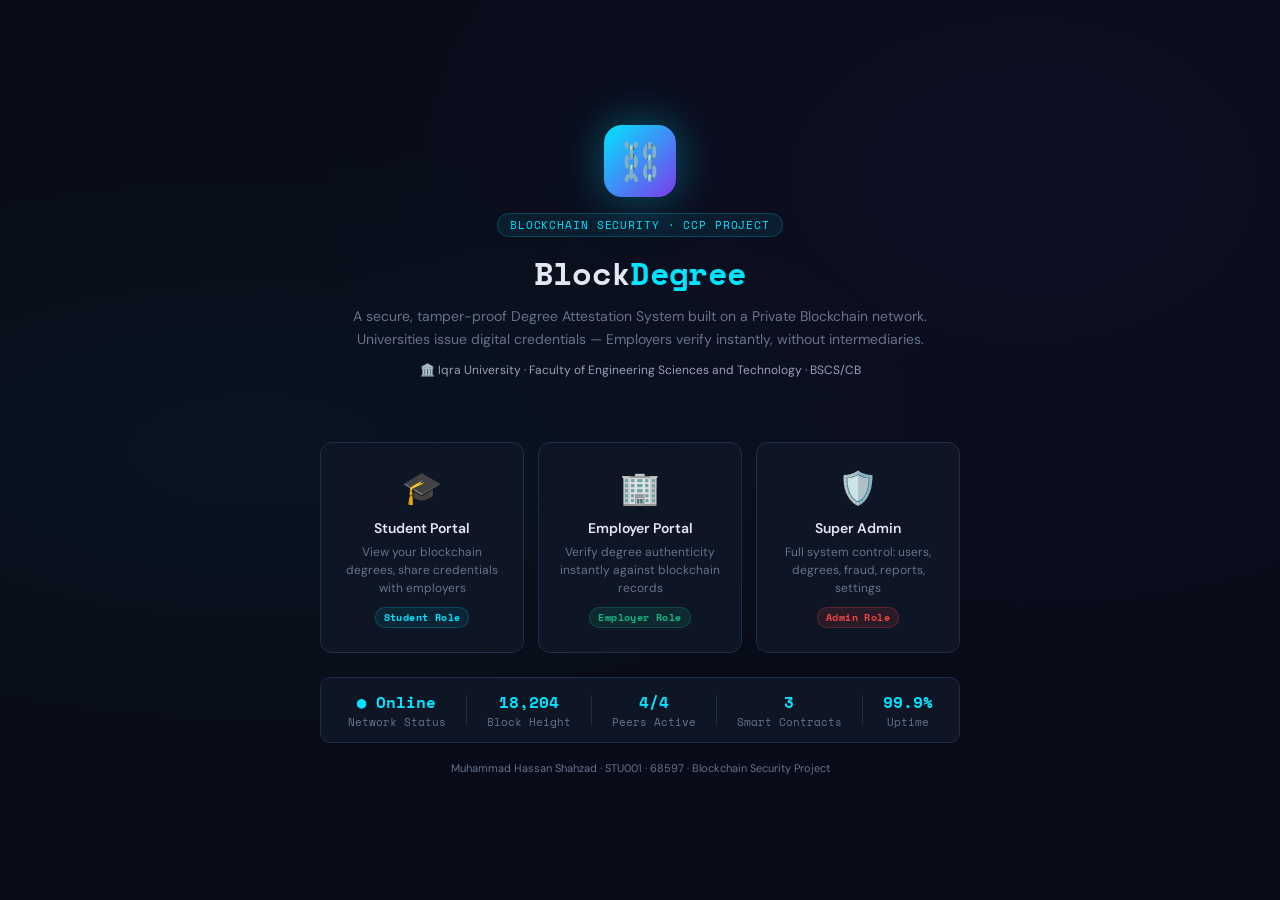
==== index.html @ 7809117b "Initial commit" ====
<!DOCTYPE html>
<html lang="en">
<head>
  <meta charset="UTF-8" />
  <meta name="viewport" content="width=device-width,initial-scale=1.0"/>
  <title>BlockDegree — Blockchain Degree Attestation System</title>
  <link rel="stylesheet" href="styles.css" />
  <style>
    body { display:flex; align-items:center; justify-content:center; min-height:100vh; background: radial-gradient(ellipse at 20% 50%, rgba(0,229,255,.04) 0%, transparent 50%), radial-gradient(ellipse at 80% 20%, rgba(124,58,237,.05) 0%, transparent 50%), var(--bg); }
    .home { text-align:center; max-width:680px; padding:40px 20px; }
    .logo-wrap { margin-bottom: 28px; }
    .logo-icon-big {
      width: 72px; height: 72px; border-radius: 18px; margin: 0 auto 16px;
      background: linear-gradient(135deg, var(--accent), var(--accent2));
      display: flex; align-items: center; justify-content: center; font-size: 36px;
      box-shadow: 0 0 40px rgba(0,229,255,.3), 0 0 80px rgba(0,229,255,.1);
    }
    .logo-tag { display: inline-block; background: rgba(0,229,255,.08); border: 1px solid rgba(0,229,255,.2); border-radius: 20px; padding: 3px 12px; font-size: 11px; font-family: var(--font-mono); color: var(--accent); letter-spacing: .08em; margin-bottom: 12px; }
    h1 { font-family: var(--font-mono); font-size: 32px; color: var(--text); margin-bottom: 8px; letter-spacing: -.02em; }
    h1 span { color: var(--accent); }
    .subtitle { color: var(--muted); font-size: 14px; margin-bottom: 10px; line-height: 1.6; }
    .uni-tag { display: inline-block; color: var(--text2); font-size: 12px; margin-bottom: 36px; }
    .cards { display: grid; grid-template-columns: 1fr 1fr 1fr; gap: 14px; margin-bottom: 24px; }
    @media(max-width:600px) { .cards { grid-template-columns: 1fr; } }
    .entry-card {
      background: var(--surface); border: 1px solid var(--border); border-radius: 12px;
      padding: 24px 16px; cursor: pointer; text-decoration: none; color: var(--text);
      transition: border-color .2s, transform .2s, box-shadow .2s;
      display: block;
    }
    .entry-card:hover { border-color: var(--accent); transform: translateY(-3px); box-shadow: 0 8px 30px rgba(0,229,255,.1); }
    .entry-card .icon { font-size: 32px; margin-bottom: 10px; }
    .entry-card h3 { font-size: 14px; font-weight: 600; margin-bottom: 6px; }
    .entry-card p { font-size: 12px; color: var(--muted); line-height: 1.5; }
    .entry-card .role-badge { display: inline-block; margin-top: 10px; font-size: 10px; font-family: var(--font-mono); padding: 2px 8px; border-radius: 10px; }
    .chain-bar {
      display: flex; align-items: center; justify-content: center; gap: 20px;
      background: var(--surface); border: 1px solid var(--border); border-radius: 10px;
      padding: 12px 20px; font-family: var(--font-mono); font-size: 11px; color: var(--muted);
    }
    .chain-stat { text-align: center; }
    .chain-stat .cv { font-size: 16px; font-weight: 700; color: var(--accent); font-family: var(--font-mono); }
    .chain-divider { width: 1px; height: 30px; background: var(--border); }
    .iqra-badge { margin-top: 18px; font-size: 11px; color: var(--muted); }
  </style>
</head>
<body>
  <div class="home">
    <div class="logo-wrap">
      <div class="logo-icon-big">⛓️</div>
      <div class="logo-tag">BLOCKCHAIN SECURITY · CCP PROJECT</div>
      <h1>Block<span>Degree</span></h1>
      <p class="subtitle">A secure, tamper-proof Degree Attestation System built on a Private Blockchain network.<br>Universities issue digital credentials — Employers verify instantly, without intermediaries.</p>
      <p class="uni-tag">🏛️ Iqra University · Faculty of Engineering Sciences and Technology · BSCS/CB</p>
    </div>

    <div class="cards">
      <a class="entry-card" href="user-dashboard.html">
        <div class="icon">🎓</div>
        <h3>Student Portal</h3>
        <p>View your blockchain degrees, share credentials with employers</p>
        <div class="role-badge badge badge-blue">Student Role</div>
      </a>
      <a class="entry-card" href="employer-dashboard.html">
        <div class="icon">🏢</div>
        <h3>Employer Portal</h3>
        <p>Verify degree authenticity instantly against blockchain records</p>
        <div class="role-badge badge badge-green">Employer Role</div>
      </a>
      <a class="entry-card" href="admin-dashboard.html">
        <div class="icon">🛡️</div>
        <h3>Super Admin</h3>
        <p>Full system control: users, degrees, fraud, reports, settings</p>
        <div class="role-badge badge badge-red">Admin Role</div>
      </a>
    </div>

    <div class="chain-bar">
      <div class="chain-stat"><div class="cv">● Online</div><div>Network Status</div></div>
      <div class="chain-divider"></div>
      <div class="chain-stat"><div class="cv">18,204</div><div>Block Height</div></div>
      <div class="chain-divider"></div>
      <div class="chain-stat"><div class="cv">4/4</div><div>Peers Active</div></div>
      <div class="chain-divider"></div>
      <div class="chain-stat"><div class="cv">3</div><div>Smart Contracts</div></div>
      <div class="chain-divider"></div>
      <div class="chain-stat"><div class="cv">99.9%</div><div>Uptime</div></div>
    </div>
    <div class="iqra-badge">Muhammad Hassan Shahzad · STU001 · 68597 · Blockchain Security Project</div>
  </div>
</body>
</html>
---- styles.css ----
/* ============================================================
   styles.css — BlockDegree Shared Stylesheet
   Iqra University · Blockchain Security CCP
   ============================================================ */

@import url('https://fonts.googleapis.com/css2?family=Space+Mono:wght@400;700&family=DM+Sans:ital,wght@0,300;0,400;0,500;0,600;0,700;1,400&display=swap');

:root {
  --bg:        #080c18;
  --surface:   #0e1525;
  --surface2:  #162035;
  --surface3:  #1c2840;
  --border:    #1e2d48;
  --border2:   #253452;
  --accent:    #00e5ff;
  --accent2:   #7c3aed;
  --accent3:   #06b6d4;
  --green:     #10b981;
  --yellow:    #f59e0b;
  --red:       #ef4444;
  --orange:    #f97316;
  --text:      #e2e8f0;
  --text2:     #94a3b8;
  --muted:     #64748b;
  --font-mono: 'Space Mono', monospace;
  --font-body: 'DM Sans', sans-serif;
  --radius:    10px;
  --shadow:    0 4px 24px rgba(0,0,0,.4);
}

*, *::before, *::after { box-sizing: border-box; margin: 0; padding: 0; }

body {
  background: var(--bg);
  color: var(--text);
  font-family: var(--font-body);
  font-size: 14px;
  min-height: 100vh;
}

/* ── Scrollbar ── */
::-webkit-scrollbar { width: 5px; height: 5px; }
::-webkit-scrollbar-track { background: var(--surface); }
::-webkit-scrollbar-thumb { background: var(--border2); border-radius: 4px; }

/* ── Layout ── */
.layout { display: flex; min-height: 100vh; }

.sidebar {
  width: 248px;
  background: var(--surface);
  border-right: 1px solid var(--border);
  display: flex;
  flex-direction: column;
  position: fixed;
  top: 0; left: 0; bottom: 0;
  z-index: 100;
  transition: transform .3s;
}

.main { margin-left: 248px; flex: 1; display: flex; flex-direction: column; min-height: 100vh; }

/* ── Sidebar ── */
.sidebar-logo {
  padding: 22px 20px 18px;
  border-bottom: 1px solid var(--border);
  background: linear-gradient(135deg, rgba(0,229,255,.05), rgba(124,58,237,.05));
}
.sidebar-logo .logo-icon {
  width: 40px; height: 40px;
  background: linear-gradient(135deg, var(--accent), var(--accent2));
  border-radius: 10px;
  display: inline-flex; align-items: center; justify-content: center;
  font-size: 20px; margin-bottom: 10px;
  box-shadow: 0 0 20px rgba(0,229,255,.25);
}
.sidebar-logo h2 { font-family: var(--font-mono); font-size: 14px; color: var(--accent); letter-spacing: .06em; }
.sidebar-logo p  { font-size: 11px; color: var(--muted); margin-top: 3px; }

.sidebar-nav { flex: 1; padding: 14px 0; overflow-y: auto; }
.nav-section-label {
  font-size: 10px; letter-spacing: .14em; text-transform: uppercase;
  color: var(--muted); padding: 10px 20px 4px;
}
.nav-item {
  display: flex; align-items: center; gap: 10px;
  padding: 9px 20px;
  cursor: pointer;
  border-left: 3px solid transparent;
  transition: all .15s;
  font-size: 13px; color: var(--muted);
  text-decoration: none;
}
.nav-item:hover  { background: var(--surface2); color: var(--text); }
.nav-item.active { border-left-color: var(--accent); background: rgba(0,229,255,.06); color: var(--accent); }
.nav-item .icon  { width: 18px; text-align: center; font-size: 15px; flex-shrink: 0; }
.nav-badge {
  margin-left: auto; background: var(--red);
  color: #fff; font-size: 10px; border-radius: 10px;
  padding: 1px 7px; font-family: var(--font-mono);
  animation: badgePulse 2s infinite;
}
@keyframes badgePulse { 0%,100%{opacity:1} 50%{opacity:.6} }

.sidebar-footer {
  padding: 14px 18px;
  border-top: 1px solid var(--border);
  font-size: 12px; color: var(--muted);
  display: flex; align-items: center; gap: 10px;
}
.sidebar-footer .avatar {
  width: 34px; height: 34px; border-radius: 50%; flex-shrink: 0;
  background: linear-gradient(135deg, var(--accent2), var(--accent));
  display: inline-flex; align-items: center; justify-content: center;
  font-weight: 700; font-size: 12px; color: #fff;
  box-shadow: 0 0 12px rgba(124,58,237,.4);
}
.sidebar-footer .footer-name { font-size: 12px; font-weight: 500; color: var(--text2); }
.sidebar-footer .footer-role { font-size: 10px; color: var(--accent); font-family: var(--font-mono); }

/* ── Topbar ── */
.topbar {
  height: 60px;
  background: var(--surface);
  border-bottom: 1px solid var(--border);
  display: flex; align-items: center; justify-content: space-between;
  padding: 0 28px;
  position: sticky; top: 0; z-index: 90;
  backdrop-filter: blur(10px);
}
.topbar h1 { font-size: 15px; font-weight: 600; letter-spacing: -.01em; }
.topbar-right { display: flex; align-items: center; gap: 14px; flex-wrap: wrap; }
.topbar-badge {
  background: rgba(239,68,68,.15); color: var(--red);
  font-size: 10px; border-radius: 20px; padding: 3px 10px;
  font-family: var(--font-mono); border: 1px solid rgba(239,68,68,.3);
}
.chain-status {
  display: flex; align-items: center; gap: 6px;
  font-size: 11px; color: var(--green); font-family: var(--font-mono);
}
.dot { width: 7px; height: 7px; border-radius: 50%; background: var(--green); animation: pulse 2s infinite; flex-shrink: 0; }
@keyframes pulse { 0%,100%{opacity:1;box-shadow:0 0 0 0 rgba(16,185,129,.4)} 50%{opacity:.6;box-shadow:0 0 0 4px rgba(16,185,129,.0)} }

/* ── Content ── */
.content { padding: 26px 28px; flex: 1; }
.page { display: none; }
.page.active { display: block; animation: fadeIn .2s ease; }
@keyframes fadeIn { from{opacity:0;transform:translateY(4px)} to{opacity:1;transform:translateY(0)} }

/* ── Stats Cards ── */
.stats-grid { display: grid; grid-template-columns: repeat(auto-fit, minmax(190px,1fr)); gap: 14px; margin-bottom: 24px; }
.stat-card {
  background: var(--surface);
  border: 1px solid var(--border);
  border-radius: var(--radius);
  padding: 18px 20px;
  position: relative; overflow: hidden;
  transition: border-color .2s, transform .2s;
}
.stat-card:hover { border-color: var(--border2); transform: translateY(-1px); }
.stat-card::before {
  content:''; position:absolute; top:0; left:0; right:0; height:2px;
  background: linear-gradient(to right, var(--accent), var(--accent2));
  opacity: 0; transition: opacity .2s;
}
.stat-card:hover::before { opacity: 1; }
.stat-card .label { font-size: 11px; color: var(--muted); text-transform: uppercase; letter-spacing: .09em; margin-bottom: 8px; }
.stat-card .value { font-size: 30px; font-family: var(--font-mono); font-weight: 700; line-height: 1; }
.stat-card .sub   { font-size: 11px; color: var(--muted); margin-top: 6px; }
.stat-card .icon-bg {
  position: absolute; right: 14px; top: 14px;
  font-size: 30px; opacity: .1;
}
.stat-card.green  .value { color: var(--green); }
.stat-card.blue   .value { color: var(--accent); }
.stat-card.purple .value { color: #a78bfa; }
.stat-card.red    .value { color: var(--red); }
.stat-card.yellow .value { color: var(--yellow); }
.stat-card.orange .value { color: var(--orange); }

/* ── Section / Card ── */
.section { background: var(--surface); border: 1px solid var(--border); border-radius: var(--radius); margin-bottom: 20px; overflow: hidden; }
.section-header {
  padding: 14px 20px;
  border-bottom: 1px solid var(--border);
  display: flex; align-items: center; justify-content: space-between;
  background: rgba(255,255,255,.01);
}
.section-header h3 { font-size: 13px; font-weight: 600; letter-spacing: -.01em; }
.section-body { padding: 18px 20px; }

/* ── Table ── */
.table-wrap { overflow-x: auto; }
table { width: 100%; border-collapse: collapse; font-size: 12.5px; }
th { text-align: left; padding: 9px 12px; color: var(--muted); font-weight: 500; font-size: 11px; text-transform: uppercase; letter-spacing: .07em; border-bottom: 1px solid var(--border); white-space: nowrap; }
td { padding: 10px 12px; border-bottom: 1px solid var(--border); color: var(--text); vertical-align: middle; }
tr:last-child td { border-bottom: none; }
tr:hover td { background: var(--surface2); }
.mono { font-family: var(--font-mono); font-size: 11px; color: var(--muted); }

/* ── Badges ── */
.badge {
  display: inline-block; padding: 2px 9px; border-radius: 20px;
  font-size: 10.5px; font-weight: 600; letter-spacing: .04em; white-space: nowrap;
}
.badge-green  { background: rgba(16,185,129,.12); color: var(--green);  border: 1px solid rgba(16,185,129,.25); }
.badge-red    { background: rgba(239,68,68,.12);  color: var(--red);    border: 1px solid rgba(239,68,68,.25); }
.badge-yellow { background: rgba(245,158,11,.12); color: var(--yellow); border: 1px solid rgba(245,158,11,.25); }
.badge-blue   { background: rgba(0,229,255,.08);  color: var(--accent); border: 1px solid rgba(0,229,255,.2); }
.badge-purple { background: rgba(124,58,237,.15); color: #a78bfa;       border: 1px solid rgba(124,58,237,.3); }
.badge-orange { background: rgba(249,115,22,.12); color: var(--orange); border: 1px solid rgba(249,115,22,.25); }

/* ── Buttons ── */
.btn {
  display: inline-flex; align-items: center; gap: 6px;
  padding: 7px 16px; border-radius: 7px; border: none;
  font-family: var(--font-body); font-size: 13px; font-weight: 500;
  cursor: pointer; transition: all .15s; white-space: nowrap;
}
.btn-primary { background: linear-gradient(135deg, var(--accent3), var(--accent)); color: #000; font-weight: 600; }
.btn-primary:hover { opacity: .85; box-shadow: 0 0 16px rgba(0,229,255,.3); }
.btn-outline { background: transparent; border: 1px solid var(--border2); color: var(--text2); }
.btn-outline:hover { border-color: var(--accent); color: var(--accent); }
.btn-danger { background: rgba(239,68,68,.1); color: var(--red); border: 1px solid rgba(239,68,68,.3); }
.btn-danger:hover { background: var(--red); color: #fff; }
.btn-purple { background: rgba(124,58,237,.15); color: #a78bfa; border: 1px solid rgba(124,58,237,.3); }
.btn-purple:hover { background: var(--accent2); color: #fff; }
.btn-sm { padding: 4px 12px; font-size: 12px; }

/* ── Form ── */
.form-group { margin-bottom: 14px; }
.form-group label { display: block; font-size: 11.5px; color: var(--muted); margin-bottom: 5px; letter-spacing: .03em; }
.form-group input, .form-group select, .form-group textarea {
  width: 100%; background: var(--bg);
  border: 1px solid var(--border); border-radius: 7px;
  padding: 9px 12px; color: var(--text);
  font-family: var(--font-body); font-size: 13px;
  transition: border-color .15s, box-shadow .15s;
}
.form-group input:focus, .form-group select:focus, .form-group textarea:focus {
  outline: none; border-color: var(--accent); box-shadow: 0 0 0 3px rgba(0,229,255,.08);
}
.form-group select option { background: var(--surface); }
.form-row { display: grid; grid-template-columns: 1fr 1fr; gap: 14px; }
.form-row-3 { display: grid; grid-template-columns: 1fr 1fr 1fr; gap: 14px; }

/* ── Modal ── */
.modal-overlay {
  display: none; position: fixed; inset: 0;
  background: rgba(0,0,0,.75); z-index: 200;
  align-items: center; justify-content: center;
  backdrop-filter: blur(4px);
}
.modal-overlay.open { display: flex; }
.modal {
  background: var(--surface); border: 1px solid var(--border2);
  border-radius: 14px; padding: 28px; width: 500px; max-width: 95vw;
  max-height: 90vh; overflow-y: auto;
  box-shadow: 0 24px 60px rgba(0,0,0,.6);
  animation: modalIn .2s ease;
}
@keyframes modalIn { from{opacity:0;transform:scale(.96)translateY(8px)} to{opacity:1;transform:scale(1)translateY(0)} }
.modal h2 { font-size: 15px; margin-bottom: 20px; font-weight: 600; }
.modal-footer { display: flex; justify-content: flex-end; gap: 10px; margin-top: 20px; border-top: 1px solid var(--border); padding-top: 16px; }

/* ── Hash display ── */
.hash {
  font-family: var(--font-mono); font-size: 11px;
  background: var(--bg); border: 1px solid var(--border);
  border-radius: 6px; padding: 6px 10px; color: var(--accent);
  word-break: break-all; letter-spacing: .02em;
}

/* ── Verify result ── */
.verify-result {
  padding: 14px 16px; border-radius: 8px; margin-top: 14px;
  display: none; font-family: var(--font-mono); font-size: 12px;
  white-space: pre-line; line-height: 1.7;
}
.verify-result.show { display: block; animation: fadeIn .2s ease; }
.verify-result.ok   { background: rgba(16,185,129,.08); border: 1px solid rgba(16,185,129,.3); color: var(--green); }
.verify-result.fail { background: rgba(239,68,68,.08);  border: 1px solid rgba(239,68,68,.3);  color: var(--red); }
.verify-result.warn { background: rgba(245,158,11,.08); border: 1px solid rgba(245,158,11,.3); color: var(--yellow); }

/* ── Logs / Timeline ── */
.log-item {
  display: flex; gap: 14px; padding: 10px 0;
  border-bottom: 1px solid var(--border);
  align-items: flex-start;
}
.log-item:last-child { border-bottom: none; }
.log-dot { width: 8px; height: 8px; border-radius: 50%; margin-top: 5px; flex-shrink: 0; }
.log-dot.success { background: var(--green); box-shadow: 0 0 6px var(--green); }
.log-dot.warning { background: var(--yellow); box-shadow: 0 0 6px var(--yellow); }
.log-dot.danger  { background: var(--red);   box-shadow: 0 0 6px var(--red); }
.log-info .action { font-size: 13px; font-weight: 500; }
.log-info .meta   { font-size: 11px; color: var(--muted); margin-top: 2px; font-family: var(--font-mono); }

/* ── Bar charts ── */
.bar-h { display: flex; align-items: center; gap: 10px; margin-bottom: 10px; }
.bar-h .label { width: 110px; font-size: 12px; color: var(--muted); text-align: right; flex-shrink: 0; }
.bar-track { flex: 1; background: var(--bg); border-radius: 4px; height: 14px; overflow: hidden; border: 1px solid var(--border); }
.bar-fill { height: 100%; border-radius: 4px; background: linear-gradient(to right, var(--accent2), var(--accent)); transition: width .6s ease; }
.bar-h .val { width: 28px; font-size: 11px; font-family: var(--font-mono); color: var(--accent); text-align: right; }

/* ── Alert ── */
.alert {
  padding: 11px 16px; border-radius: 8px; margin-bottom: 16px;
  font-size: 13px; display: flex; align-items: flex-start; gap: 10px;
}
.alert-info    { background: rgba(0,229,255,.06);  border: 1px solid rgba(0,229,255,.2);  color: var(--accent); }
.alert-danger  { background: rgba(239,68,68,.08);  border: 1px solid rgba(239,68,68,.3);  color: var(--red); }
.alert-success { background: rgba(16,185,129,.08); border: 1px solid rgba(16,185,129,.3); color: var(--green); }
.alert-warning { background: rgba(245,158,11,.08); border: 1px solid rgba(245,158,11,.3); color: var(--yellow); }

/* ── Degree card ── */
.degree-card {
  background: var(--surface2); border: 1px solid var(--border);
  border-radius: var(--radius); padding: 18px 20px; margin-bottom: 12px;
  position: relative; transition: border-color .2s, box-shadow .2s;
}
.degree-card:hover { border-color: var(--accent); box-shadow: 0 0 20px rgba(0,229,255,.08); }
.degree-card h4 { font-size: 14px; font-weight: 600; margin-bottom: 5px; }
.degree-card .meta { font-size: 12px; color: var(--muted); margin-bottom: 10px; line-height: 1.6; }
.degree-card .hash-row { margin-top: 10px; }
.degree-card .card-actions { position: absolute; top: 14px; right: 14px; display: flex; gap: 6px; }

/* ── Toggle ── */
.toggle { width: 42px; height: 23px; background: var(--border); border-radius: 12px; cursor: pointer; position: relative; transition: background .2s; flex-shrink: 0; }
.toggle.on { background: var(--accent); }
.toggle::after { content:''; position:absolute; width:19px; height:19px; background:#fff; border-radius:50%; top:2px; left:2px; transition:transform .2s; }
.toggle.on::after { transform:translateX(19px); }

/* ── Two-col grid ── */
.two-col { display: grid; grid-template-columns: 1fr 1fr; gap: 18px; }
@media(max-width:900px) { .two-col { grid-template-columns: 1fr; } }

/* ── Mini stat ── */
.metric-row { display: grid; grid-template-columns: repeat(auto-fit,minmax(120px,1fr)); gap: 10px; margin-bottom: 20px; }
.mini-stat { background: var(--surface2); border: 1px solid var(--border); border-radius: 8px; padding: 12px 14px; }
.mini-stat .ml { font-size: 10px; color: var(--muted); text-transform: uppercase; letter-spacing: .08em; }
.mini-stat .mv { font-size: 20px; font-family: var(--font-mono); font-weight: 700; margin-top: 4px; }

/* ── Terminal / code block ── */
.terminal {
  font-family: var(--font-mono); font-size: 12px;
  background: var(--bg); padding: 16px; border-radius: 8px;
  border: 1px solid var(--border); color: var(--green);
  line-height: 1.8; overflow-x: auto;
}

/* ── Control row ── */
.control-row { display: flex; align-items: center; justify-content: space-between; padding: 12px 0; border-bottom: 1px solid var(--border); gap: 12px; }
.control-row:last-child { border-bottom: none; }
.control-row .ctrl-info strong { font-size: 13px; font-weight: 500; display: block; }
.control-row .ctrl-info span  { font-size: 11px; color: var(--muted); }

/* ── User row ── */
.user-row { display: flex; align-items: center; gap: 12px; padding: 10px 0; border-bottom: 1px solid var(--border); }
.user-row:last-child { border-bottom: none; }
.user-avatar { width: 36px; height: 36px; border-radius: 50%; display: flex; align-items: center; justify-content: center; font-weight: 700; font-size: 13px; flex-shrink: 0; }
.ua-blue   { background: linear-gradient(135deg, var(--accent2), var(--accent)); color: #fff; }
.ua-green  { background: linear-gradient(135deg, #059669, #10b981); color: #fff; }
.ua-yellow { background: linear-gradient(135deg, #d97706, var(--yellow)); color: #fff; }
.ua-red    { background: linear-gradient(135deg, #dc2626, var(--red)); color: #fff; }

/* ── Fraud card ── */
.fraud-card { background: rgba(239,68,68,.05); border: 1px solid rgba(239,68,68,.25); border-radius: var(--radius); padding: 18px; margin-bottom: 14px; }
.fraud-card h4 { color: var(--red); margin-bottom: 8px; font-size: 14px; display: flex; align-items: center; gap: 8px; }

/* ── Step / progress ── */
.progress-step { display: flex; align-items: flex-start; gap: 14px; padding: 12px 0; border-bottom: 1px solid var(--border); }
.progress-step:last-child { border-bottom: none; }
.step-num { width: 28px; height: 28px; border-radius: 50%; background: var(--accent); color: #000; font-weight: 700; font-size: 12px; display: flex; align-items: center; justify-content: center; flex-shrink: 0; }
.step-num.done { background: var(--green); }
.step-num.pending { background: var(--border2); color: var(--muted); }

/* ── Responsive ── */
@media (max-width: 768px) {
  .sidebar { transform: translateX(-100%); }
  .sidebar.open { transform: translateX(0); }
  .main { margin-left: 0; }
  .form-row, .form-row-3 { grid-template-columns: 1fr; }
  .stats-grid { grid-template-columns: 1fr 1fr; }
  .content { padding: 18px; }
}
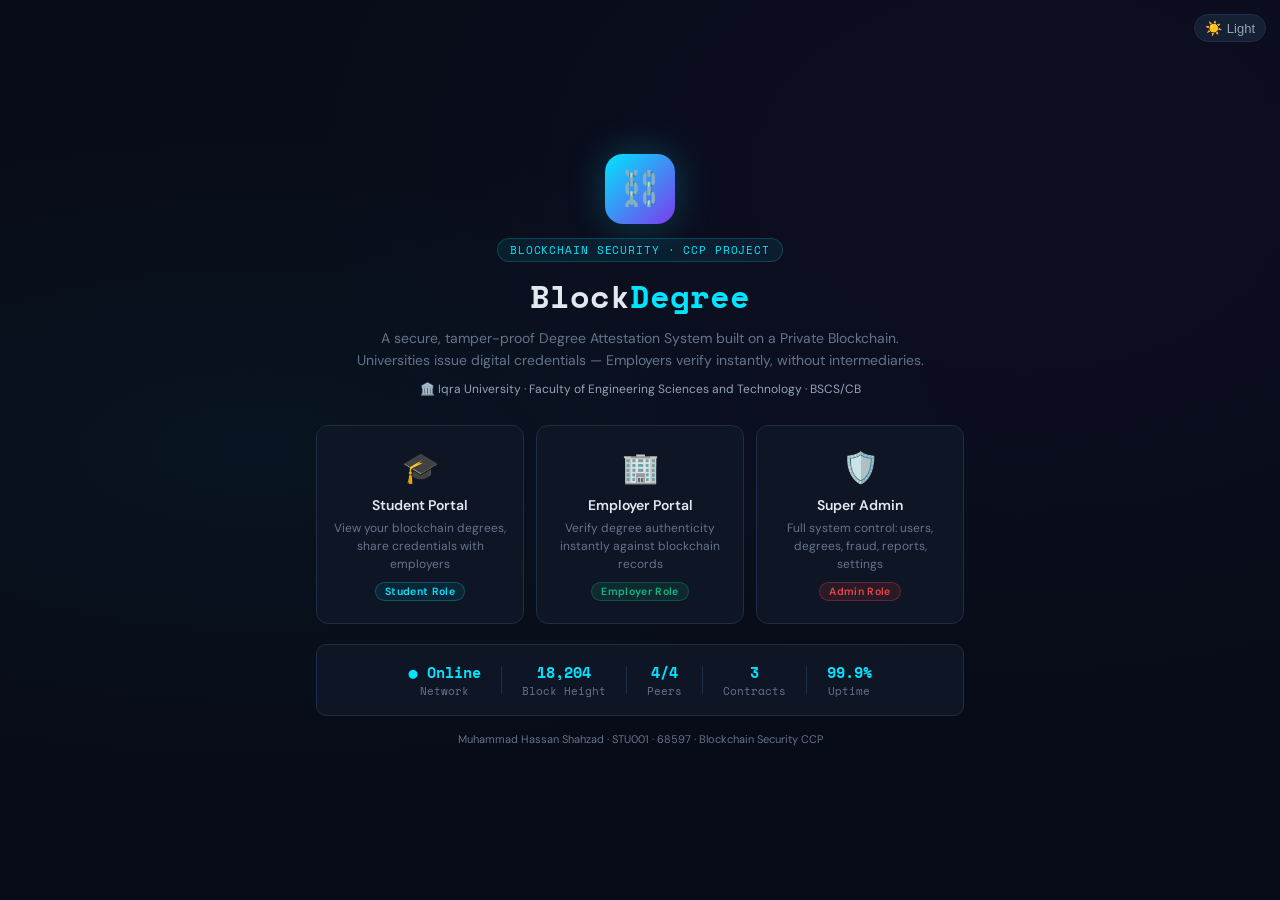
==== commit 330ee2a8: "NewCommit" ====
--- a/index.html
+++ b/index.html
@@ -2,57 +2,72 @@
 <html lang="en">
 <head>
   <meta charset="UTF-8" />
-  <meta name="viewport" content="width=device-width,initial-scale=1.0"/>
+  <meta name="viewport" content="width=device-width, initial-scale=1.0" />
   <title>BlockDegree — Blockchain Degree Attestation System</title>
   <link rel="stylesheet" href="styles.css" />
+  <script>
+    // instant theme (no flash)
+    const _t = localStorage.getItem('bd-theme') || 'dark';
+    if (_t === 'light') document.documentElement.style.cssText = '';
+    document.addEventListener('DOMContentLoaded', function(){
+      if (_t === 'light') document.body.classList.add('light');
+    });
+  </script>
   <style>
-    body { display:flex; align-items:center; justify-content:center; min-height:100vh; background: radial-gradient(ellipse at 20% 50%, rgba(0,229,255,.04) 0%, transparent 50%), radial-gradient(ellipse at 80% 20%, rgba(124,58,237,.05) 0%, transparent 50%), var(--bg); }
-    .home { text-align:center; max-width:680px; padding:40px 20px; }
-    .logo-wrap { margin-bottom: 28px; }
+    body { display:flex; align-items:center; justify-content:center; min-height:100vh;
+      background: radial-gradient(ellipse at 20% 50%, rgba(0,229,255,.04) 0%, transparent 50%),
+                  radial-gradient(ellipse at 80% 20%, rgba(124,58,237,.05) 0%, transparent 50%), var(--bg); }
+    body.light { background: var(--bg); }
+    .home { text-align:center; max-width:680px; padding:32px 16px; width:100%; }
     .logo-icon-big {
-      width: 72px; height: 72px; border-radius: 18px; margin: 0 auto 16px;
+      width: 70px; height: 70px; border-radius: 18px; margin: 0 auto 14px;
       background: linear-gradient(135deg, var(--accent), var(--accent2));
-      display: flex; align-items: center; justify-content: center; font-size: 36px;
-      box-shadow: 0 0 40px rgba(0,229,255,.3), 0 0 80px rgba(0,229,255,.1);
+      display: flex; align-items: center; justify-content: center; font-size: 34px;
+      box-shadow: 0 0 36px rgba(0,229,255,.25);
     }
-    .logo-tag { display: inline-block; background: rgba(0,229,255,.08); border: 1px solid rgba(0,229,255,.2); border-radius: 20px; padding: 3px 12px; font-size: 11px; font-family: var(--font-mono); color: var(--accent); letter-spacing: .08em; margin-bottom: 12px; }
-    h1 { font-family: var(--font-mono); font-size: 32px; color: var(--text); margin-bottom: 8px; letter-spacing: -.02em; }
-    h1 span { color: var(--accent); }
-    .subtitle { color: var(--muted); font-size: 14px; margin-bottom: 10px; line-height: 1.6; }
-    .uni-tag { display: inline-block; color: var(--text2); font-size: 12px; margin-bottom: 36px; }
-    .cards { display: grid; grid-template-columns: 1fr 1fr 1fr; gap: 14px; margin-bottom: 24px; }
-    @media(max-width:600px) { .cards { grid-template-columns: 1fr; } }
+    .logo-tag { display:inline-block; background:rgba(0,229,255,.08); border:1px solid rgba(0,229,255,.2); border-radius:20px; padding:3px 12px; font-size:11px; font-family:var(--font-mono); color:var(--accent); letter-spacing:.08em; margin-bottom:10px; }
+    body.light .logo-tag { background:rgba(2,132,199,.08); border-color:rgba(2,132,199,.25); }
+    h1 { font-family:var(--font-mono); font-size:clamp(22px,5vw,32px); color:var(--text); margin-bottom:7px; }
+    h1 span { color:var(--accent); }
+    .subtitle { color:var(--muted); font-size:14px; margin-bottom:8px; line-height:1.6; }
+    .uni-tag { display:inline-block; color:var(--text2); font-size:12px; margin-bottom:28px; }
+    .cards { display:grid; grid-template-columns:repeat(3,1fr); gap:12px; margin-bottom:20px; }
+    @media(max-width:600px){ .cards { grid-template-columns:1fr; } }
     .entry-card {
-      background: var(--surface); border: 1px solid var(--border); border-radius: 12px;
-      padding: 24px 16px; cursor: pointer; text-decoration: none; color: var(--text);
-      transition: border-color .2s, transform .2s, box-shadow .2s;
-      display: block;
+      background:var(--surface); border:1px solid var(--border); border-radius:12px;
+      padding:22px 14px; cursor:pointer; text-decoration:none; color:var(--text);
+      transition:border-color .2s,transform .2s,box-shadow .2s; display:block;
     }
-    .entry-card:hover { border-color: var(--accent); transform: translateY(-3px); box-shadow: 0 8px 30px rgba(0,229,255,.1); }
-    .entry-card .icon { font-size: 32px; margin-bottom: 10px; }
-    .entry-card h3 { font-size: 14px; font-weight: 600; margin-bottom: 6px; }
-    .entry-card p { font-size: 12px; color: var(--muted); line-height: 1.5; }
-    .entry-card .role-badge { display: inline-block; margin-top: 10px; font-size: 10px; font-family: var(--font-mono); padding: 2px 8px; border-radius: 10px; }
+    .entry-card:hover { border-color:var(--accent); transform:translateY(-3px); box-shadow:0 8px 28px rgba(0,229,255,.1); }
+    .entry-card .icon { font-size:30px; margin-bottom:9px; }
+    .entry-card h3 { font-size:14px; font-weight:600; margin-bottom:5px; }
+    .entry-card p { font-size:12px; color:var(--muted); line-height:1.5; }
+    .entry-card .role-badge { display:inline-block; margin-top:9px; }
     .chain-bar {
-      display: flex; align-items: center; justify-content: center; gap: 20px;
-      background: var(--surface); border: 1px solid var(--border); border-radius: 10px;
-      padding: 12px 20px; font-family: var(--font-mono); font-size: 11px; color: var(--muted);
+      display:flex; align-items:center; justify-content:center; gap:0;
+      background:var(--surface); border:1px solid var(--border); border-radius:10px;
+      padding:12px 16px; font-family:var(--font-mono); font-size:11px; color:var(--muted);
+      overflow-x:auto; flex-wrap:wrap; gap:8px;
     }
-    .chain-stat { text-align: center; }
-    .chain-stat .cv { font-size: 16px; font-weight: 700; color: var(--accent); font-family: var(--font-mono); }
-    .chain-divider { width: 1px; height: 30px; background: var(--border); }
-    .iqra-badge { margin-top: 18px; font-size: 11px; color: var(--muted); }
+    .chain-stat { text-align:center; padding:4px 12px; }
+    .chain-stat .cv { font-size:15px; font-weight:700; color:var(--accent); font-family:var(--font-mono); }
+    .chain-divider { width:1px; height:28px; background:var(--border); flex-shrink:0; }
+    @media(max-width:480px){ .chain-divider { display:none; } .chain-stat { min-width:80px; } }
+    .iqra-badge { margin-top:16px; font-size:11px; color:var(--muted); }
+    /* theme btn on landing */
+    .landing-theme { position:fixed; top:14px; right:14px; }
   </style>
 </head>
 <body>
+  <button class="theme-toggle landing-theme" onclick="toggleTheme()">
+    <span class="theme-icon">☀️</span><span class="theme-label">Light</span>
+  </button>
   <div class="home">
-    <div class="logo-wrap">
-      <div class="logo-icon-big">⛓️</div>
-      <div class="logo-tag">BLOCKCHAIN SECURITY · CCP PROJECT</div>
-      <h1>Block<span>Degree</span></h1>
-      <p class="subtitle">A secure, tamper-proof Degree Attestation System built on a Private Blockchain network.<br>Universities issue digital credentials — Employers verify instantly, without intermediaries.</p>
-      <p class="uni-tag">🏛️ Iqra University · Faculty of Engineering Sciences and Technology · BSCS/CB</p>
-    </div>
+    <div class="logo-icon-big">⛓️</div>
+    <div class="logo-tag">BLOCKCHAIN SECURITY · CCP PROJECT</div>
+    <h1>Block<span>Degree</span></h1>
+    <p class="subtitle">A secure, tamper-proof Degree Attestation System built on a Private Blockchain.<br>Universities issue digital credentials — Employers verify instantly, without intermediaries.</p>
+    <p class="uni-tag">🏛️ Iqra University · Faculty of Engineering Sciences and Technology · BSCS/CB</p>
 
     <div class="cards">
       <a class="entry-card" href="user-dashboard.html">
@@ -76,17 +91,18 @@
     </div>
 
     <div class="chain-bar">
-      <div class="chain-stat"><div class="cv">● Online</div><div>Network Status</div></div>
+      <div class="chain-stat"><div class="cv">● Online</div><div>Network</div></div>
       <div class="chain-divider"></div>
       <div class="chain-stat"><div class="cv">18,204</div><div>Block Height</div></div>
       <div class="chain-divider"></div>
-      <div class="chain-stat"><div class="cv">4/4</div><div>Peers Active</div></div>
+      <div class="chain-stat"><div class="cv">4/4</div><div>Peers</div></div>
       <div class="chain-divider"></div>
-      <div class="chain-stat"><div class="cv">3</div><div>Smart Contracts</div></div>
+      <div class="chain-stat"><div class="cv">3</div><div>Contracts</div></div>
       <div class="chain-divider"></div>
       <div class="chain-stat"><div class="cv">99.9%</div><div>Uptime</div></div>
     </div>
-    <div class="iqra-badge">Muhammad Hassan Shahzad · STU001 · 68597 · Blockchain Security Project</div>
+    <div class="iqra-badge">Muhammad Hassan Shahzad · STU001 · 68597 · Blockchain Security CCP</div>
   </div>
+  <script src="theme.js"></script>
 </body>
 </html>
--- a/styles.css
+++ b/styles.css
@@ -1,17 +1,26 @@
 /* ============================================================
-   styles.css — BlockDegree Shared Stylesheet
+   styles.css — BlockDegree · Full Responsive + Light/Dark Mode
    Iqra University · Blockchain Security CCP
    ============================================================ */
 
 @import url('https://fonts.googleapis.com/css2?family=Space+Mono:wght@400;700&family=DM+Sans:ital,wght@0,300;0,400;0,500;0,600;0,700;1,400&display=swap');
 
+/* ── Theme Variables ── */
 :root {
+  /* Dark mode (default) */
   --bg:        #080c18;
   --surface:   #0e1525;
   --surface2:  #162035;
   --surface3:  #1c2840;
   --border:    #1e2d48;
   --border2:   #253452;
+  --text:      #e2e8f0;
+  --text2:     #94a3b8;
+  --muted:     #64748b;
+  --shadow:    0 4px 24px rgba(0,0,0,.5);
+  --overlay:   rgba(0,0,0,.75);
+
+  /* Accent colours — same in both themes */
   --accent:    #00e5ff;
   --accent2:   #7c3aed;
   --accent3:   #06b6d4;
@@ -19,16 +28,40 @@
   --yellow:    #f59e0b;
   --red:       #ef4444;
   --orange:    #f97316;
-  --text:      #e2e8f0;
-  --text2:     #94a3b8;
-  --muted:     #64748b;
+
   --font-mono: 'Space Mono', monospace;
   --font-body: 'DM Sans', sans-serif;
   --radius:    10px;
-  --shadow:    0 4px 24px rgba(0,0,0,.4);
-}
-
+  --sidebar-w: 248px;
+  --topbar-h:  60px;
+}
+
+/* ── Light Mode ── */
+body.light {
+  --bg:        #f0f4f8;
+  --surface:   #ffffff;
+  --surface2:  #f8fafc;
+  --surface3:  #f1f5f9;
+  --border:    #e2e8f0;
+  --border2:   #cbd5e1;
+  --text:      #0f172a;
+  --text2:     #334155;
+  --muted:     #64748b;
+  --shadow:    0 4px 24px rgba(0,0,0,.1);
+  --overlay:   rgba(0,0,0,.5);
+  /* soften accents for light bg */
+  --accent:    #0284c7;
+  --accent3:   #0369a1;
+  --green:     #059669;
+  --yellow:    #d97706;
+  --red:       #dc2626;
+  --orange:    #ea580c;
+}
+
+/* ── Reset ── */
 *, *::before, *::after { box-sizing: border-box; margin: 0; padding: 0; }
+
+html { scroll-behavior: smooth; }
 
 body {
   background: var(--bg);
@@ -36,6 +69,7 @@
   font-family: var(--font-body);
   font-size: 14px;
   min-height: 100vh;
+  transition: background .25s, color .25s;
 }
 
 /* ── Scrollbar ── */
@@ -43,53 +77,67 @@
 ::-webkit-scrollbar-track { background: var(--surface); }
 ::-webkit-scrollbar-thumb { background: var(--border2); border-radius: 4px; }
 
-/* ── Layout ── */
+/* ══════════════════════════════════════
+   LAYOUT
+══════════════════════════════════════ */
 .layout { display: flex; min-height: 100vh; }
 
+/* ── Sidebar ── */
 .sidebar {
-  width: 248px;
+  width: var(--sidebar-w);
   background: var(--surface);
   border-right: 1px solid var(--border);
   display: flex;
   flex-direction: column;
   position: fixed;
   top: 0; left: 0; bottom: 0;
-  z-index: 100;
-  transition: transform .3s;
-}
-
-.main { margin-left: 248px; flex: 1; display: flex; flex-direction: column; min-height: 100vh; }
-
-/* ── Sidebar ── */
+  z-index: 200;
+  transition: transform .3s cubic-bezier(.4,0,.2,1), background .25s, border-color .25s;
+  overflow-y: auto;
+}
+
+.main {
+  margin-left: var(--sidebar-w);
+  flex: 1;
+  display: flex;
+  flex-direction: column;
+  min-height: 100vh;
+  min-width: 0;
+}
+
+/* ── Sidebar logo ── */
 .sidebar-logo {
-  padding: 22px 20px 18px;
+  padding: 20px 18px 16px;
   border-bottom: 1px solid var(--border);
-  background: linear-gradient(135deg, rgba(0,229,255,.05), rgba(124,58,237,.05));
+  background: linear-gradient(135deg, rgba(0,229,255,.04), rgba(124,58,237,.05));
+  flex-shrink: 0;
 }
 .sidebar-logo .logo-icon {
-  width: 40px; height: 40px;
+  width: 38px; height: 38px;
   background: linear-gradient(135deg, var(--accent), var(--accent2));
   border-radius: 10px;
   display: inline-flex; align-items: center; justify-content: center;
-  font-size: 20px; margin-bottom: 10px;
-  box-shadow: 0 0 20px rgba(0,229,255,.25);
-}
-.sidebar-logo h2 { font-family: var(--font-mono); font-size: 14px; color: var(--accent); letter-spacing: .06em; }
-.sidebar-logo p  { font-size: 11px; color: var(--muted); margin-top: 3px; }
-
-.sidebar-nav { flex: 1; padding: 14px 0; overflow-y: auto; }
+  font-size: 19px; margin-bottom: 9px;
+  box-shadow: 0 0 18px rgba(0,229,255,.2);
+}
+.sidebar-logo h2 { font-family: var(--font-mono); font-size: 13px; color: var(--accent); letter-spacing: .06em; }
+.sidebar-logo p  { font-size: 11px; color: var(--muted); margin-top: 2px; }
+
+/* ── Sidebar nav ── */
+.sidebar-nav { flex: 1; padding: 12px 0; overflow-y: auto; }
 .nav-section-label {
-  font-size: 10px; letter-spacing: .14em; text-transform: uppercase;
-  color: var(--muted); padding: 10px 20px 4px;
+  font-size: 9.5px; letter-spacing: .14em; text-transform: uppercase;
+  color: var(--muted); padding: 10px 18px 3px;
 }
 .nav-item {
   display: flex; align-items: center; gap: 10px;
-  padding: 9px 20px;
+  padding: 9px 18px;
   cursor: pointer;
   border-left: 3px solid transparent;
   transition: all .15s;
   font-size: 13px; color: var(--muted);
   text-decoration: none;
+  user-select: none;
 }
 .nav-item:hover  { background: var(--surface2); color: var(--text); }
 .nav-item.active { border-left-color: var(--accent); background: rgba(0,229,255,.06); color: var(--accent); }
@@ -100,78 +148,125 @@
   padding: 1px 7px; font-family: var(--font-mono);
   animation: badgePulse 2s infinite;
 }
-@keyframes badgePulse { 0%,100%{opacity:1} 50%{opacity:.6} }
-
+@keyframes badgePulse { 0%,100%{opacity:1} 50%{opacity:.55} }
+
+/* ── Sidebar footer ── */
 .sidebar-footer {
-  padding: 14px 18px;
+  padding: 13px 16px;
   border-top: 1px solid var(--border);
   font-size: 12px; color: var(--muted);
   display: flex; align-items: center; gap: 10px;
+  flex-shrink: 0;
 }
 .sidebar-footer .avatar {
   width: 34px; height: 34px; border-radius: 50%; flex-shrink: 0;
   background: linear-gradient(135deg, var(--accent2), var(--accent));
   display: inline-flex; align-items: center; justify-content: center;
   font-weight: 700; font-size: 12px; color: #fff;
-  box-shadow: 0 0 12px rgba(124,58,237,.4);
-}
-.sidebar-footer .footer-name { font-size: 12px; font-weight: 500; color: var(--text2); }
+}
+.sidebar-footer .footer-name { font-size: 12px; font-weight: 500; color: var(--text2); white-space: nowrap; overflow: hidden; text-overflow: ellipsis; }
 .sidebar-footer .footer-role { font-size: 10px; color: var(--accent); font-family: var(--font-mono); }
 
-/* ── Topbar ── */
+/* ── Sidebar overlay (mobile) ── */
+.sidebar-overlay {
+  display: none;
+  position: fixed; inset: 0;
+  background: var(--overlay);
+  z-index: 190;
+  backdrop-filter: blur(2px);
+}
+.sidebar-overlay.show { display: block; }
+
+/* ══════════════════════════════════════
+   TOPBAR
+══════════════════════════════════════ */
 .topbar {
-  height: 60px;
+  height: var(--topbar-h);
   background: var(--surface);
   border-bottom: 1px solid var(--border);
   display: flex; align-items: center; justify-content: space-between;
-  padding: 0 28px;
-  position: sticky; top: 0; z-index: 90;
-  backdrop-filter: blur(10px);
-}
-.topbar h1 { font-size: 15px; font-weight: 600; letter-spacing: -.01em; }
-.topbar-right { display: flex; align-items: center; gap: 14px; flex-wrap: wrap; }
+  padding: 0 20px;
+  position: sticky; top: 0; z-index: 100;
+  gap: 12px;
+  transition: background .25s, border-color .25s;
+}
+.topbar h1 { font-size: 15px; font-weight: 600; letter-spacing: -.01em; white-space: nowrap; overflow: hidden; text-overflow: ellipsis; }
+.topbar-right { display: flex; align-items: center; gap: 10px; flex-shrink: 0; }
 .topbar-badge {
-  background: rgba(239,68,68,.15); color: var(--red);
-  font-size: 10px; border-radius: 20px; padding: 3px 10px;
+  background: rgba(239,68,68,.12); color: var(--red);
+  font-size: 10px; border-radius: 20px; padding: 3px 9px;
   font-family: var(--font-mono); border: 1px solid rgba(239,68,68,.3);
+  white-space: nowrap;
 }
 .chain-status {
-  display: flex; align-items: center; gap: 6px;
+  display: flex; align-items: center; gap: 5px;
   font-size: 11px; color: var(--green); font-family: var(--font-mono);
+  white-space: nowrap;
 }
 .dot { width: 7px; height: 7px; border-radius: 50%; background: var(--green); animation: pulse 2s infinite; flex-shrink: 0; }
-@keyframes pulse { 0%,100%{opacity:1;box-shadow:0 0 0 0 rgba(16,185,129,.4)} 50%{opacity:.6;box-shadow:0 0 0 4px rgba(16,185,129,.0)} }
-
-/* ── Content ── */
-.content { padding: 26px 28px; flex: 1; }
+@keyframes pulse { 0%,100%{opacity:1;box-shadow:0 0 0 0 rgba(16,185,129,.4)} 60%{opacity:.6;box-shadow:0 0 0 5px rgba(16,185,129,.0)} }
+
+/* ── Menu toggle (mobile) ── */
+.menu-toggle {
+  background: none; border: none; color: var(--text);
+  font-size: 20px; cursor: pointer; padding: 4px;
+  display: none; /* shown via media query */
+  align-items: center; justify-content: center;
+  border-radius: 6px; transition: background .15s;
+  flex-shrink: 0;
+}
+.menu-toggle:hover { background: var(--surface2); }
+
+/* ── Theme toggle button ── */
+.theme-toggle {
+  background: var(--surface2);
+  border: 1px solid var(--border);
+  border-radius: 20px;
+  padding: 5px 10px;
+  cursor: pointer;
+  font-size: 13px;
+  color: var(--text2);
+  display: flex; align-items: center; gap: 5px;
+  transition: all .15s;
+  white-space: nowrap;
+  flex-shrink: 0;
+}
+.theme-toggle:hover { border-color: var(--accent); color: var(--accent); }
+.theme-toggle .theme-icon { font-size: 14px; }
+
+/* ══════════════════════════════════════
+   CONTENT
+══════════════════════════════════════ */
+.content { padding: 22px 24px; flex: 1; min-width: 0; }
 .page { display: none; }
 .page.active { display: block; animation: fadeIn .2s ease; }
-@keyframes fadeIn { from{opacity:0;transform:translateY(4px)} to{opacity:1;transform:translateY(0)} }
-
-/* ── Stats Cards ── */
-.stats-grid { display: grid; grid-template-columns: repeat(auto-fit, minmax(190px,1fr)); gap: 14px; margin-bottom: 24px; }
+.admin-page { display: none; }
+.admin-page.active { display: block; animation: fadeIn .2s ease; }
+@keyframes fadeIn { from{opacity:0;transform:translateY(5px)} to{opacity:1;transform:translateY(0)} }
+
+/* ══════════════════════════════════════
+   STAT CARDS
+══════════════════════════════════════ */
+.stats-grid { display: grid; grid-template-columns: repeat(auto-fit, minmax(170px,1fr)); gap: 12px; margin-bottom: 20px; }
 .stat-card {
   background: var(--surface);
   border: 1px solid var(--border);
   border-radius: var(--radius);
-  padding: 18px 20px;
+  padding: 16px 18px;
   position: relative; overflow: hidden;
-  transition: border-color .2s, transform .2s;
-}
-.stat-card:hover { border-color: var(--border2); transform: translateY(-1px); }
+  transition: border-color .2s, transform .2s, background .25s;
+}
+.stat-card:hover { border-color: var(--border2); transform: translateY(-2px); }
 .stat-card::before {
   content:''; position:absolute; top:0; left:0; right:0; height:2px;
   background: linear-gradient(to right, var(--accent), var(--accent2));
   opacity: 0; transition: opacity .2s;
 }
 .stat-card:hover::before { opacity: 1; }
-.stat-card .label { font-size: 11px; color: var(--muted); text-transform: uppercase; letter-spacing: .09em; margin-bottom: 8px; }
-.stat-card .value { font-size: 30px; font-family: var(--font-mono); font-weight: 700; line-height: 1; }
-.stat-card .sub   { font-size: 11px; color: var(--muted); margin-top: 6px; }
-.stat-card .icon-bg {
-  position: absolute; right: 14px; top: 14px;
-  font-size: 30px; opacity: .1;
-}
+.stat-card .label { font-size: 10.5px; color: var(--muted); text-transform: uppercase; letter-spacing: .09em; margin-bottom: 7px; }
+.stat-card .value { font-size: 28px; font-family: var(--font-mono); font-weight: 700; line-height: 1; }
+.stat-card .sub   { font-size: 11px; color: var(--muted); margin-top: 5px; }
+.stat-card .icon-bg { position: absolute; right: 12px; top: 12px; font-size: 28px; opacity: .1; }
 .stat-card.green  .value { color: var(--green); }
 .stat-card.blue   .value { color: var(--accent); }
 .stat-card.purple .value { color: #a78bfa; }
@@ -179,209 +274,366 @@
 .stat-card.yellow .value { color: var(--yellow); }
 .stat-card.orange .value { color: var(--orange); }
 
-/* ── Section / Card ── */
-.section { background: var(--surface); border: 1px solid var(--border); border-radius: var(--radius); margin-bottom: 20px; overflow: hidden; }
+/* ══════════════════════════════════════
+   SECTION / CARD
+══════════════════════════════════════ */
+.section { background: var(--surface); border: 1px solid var(--border); border-radius: var(--radius); margin-bottom: 18px; overflow: hidden; transition: background .25s, border-color .25s; }
 .section-header {
-  padding: 14px 20px;
+  padding: 13px 18px;
   border-bottom: 1px solid var(--border);
   display: flex; align-items: center; justify-content: space-between;
-  background: rgba(255,255,255,.01);
-}
-.section-header h3 { font-size: 13px; font-weight: 600; letter-spacing: -.01em; }
-.section-body { padding: 18px 20px; }
-
-/* ── Table ── */
-.table-wrap { overflow-x: auto; }
-table { width: 100%; border-collapse: collapse; font-size: 12.5px; }
-th { text-align: left; padding: 9px 12px; color: var(--muted); font-weight: 500; font-size: 11px; text-transform: uppercase; letter-spacing: .07em; border-bottom: 1px solid var(--border); white-space: nowrap; }
-td { padding: 10px 12px; border-bottom: 1px solid var(--border); color: var(--text); vertical-align: middle; }
+  gap: 10px; flex-wrap: wrap;
+}
+.section-header h3 { font-size: 13px; font-weight: 600; }
+.section-body { padding: 16px 18px; }
+
+/* ══════════════════════════════════════
+   TABLE
+══════════════════════════════════════ */
+.table-wrap { overflow-x: auto; -webkit-overflow-scrolling: touch; }
+table { width: 100%; border-collapse: collapse; font-size: 12.5px; min-width: 480px; }
+th { text-align: left; padding: 8px 11px; color: var(--muted); font-weight: 500; font-size: 10.5px; text-transform: uppercase; letter-spacing: .07em; border-bottom: 1px solid var(--border); white-space: nowrap; }
+td { padding: 9px 11px; border-bottom: 1px solid var(--border); color: var(--text); vertical-align: middle; }
 tr:last-child td { border-bottom: none; }
 tr:hover td { background: var(--surface2); }
-.mono { font-family: var(--font-mono); font-size: 11px; color: var(--muted); }
-
-/* ── Badges ── */
+.mono { font-family: var(--font-mono); font-size: 10.5px; color: var(--muted); }
+
+/* ══════════════════════════════════════
+   BADGES
+══════════════════════════════════════ */
 .badge {
   display: inline-block; padding: 2px 9px; border-radius: 20px;
-  font-size: 10.5px; font-weight: 600; letter-spacing: .04em; white-space: nowrap;
-}
-.badge-green  { background: rgba(16,185,129,.12); color: var(--green);  border: 1px solid rgba(16,185,129,.25); }
-.badge-red    { background: rgba(239,68,68,.12);  color: var(--red);    border: 1px solid rgba(239,68,68,.25); }
-.badge-yellow { background: rgba(245,158,11,.12); color: var(--yellow); border: 1px solid rgba(245,158,11,.25); }
-.badge-blue   { background: rgba(0,229,255,.08);  color: var(--accent); border: 1px solid rgba(0,229,255,.2); }
-.badge-purple { background: rgba(124,58,237,.15); color: #a78bfa;       border: 1px solid rgba(124,58,237,.3); }
-.badge-orange { background: rgba(249,115,22,.12); color: var(--orange); border: 1px solid rgba(249,115,22,.25); }
-
-/* ── Buttons ── */
+  font-size: 10.5px; font-weight: 600; letter-spacing: .03em; white-space: nowrap;
+}
+.badge-green  { background: rgba(16,185,129,.12); color: var(--green);  border: 1px solid rgba(16,185,129,.3); }
+.badge-red    { background: rgba(239,68,68,.12);  color: var(--red);    border: 1px solid rgba(239,68,68,.3); }
+.badge-yellow { background: rgba(245,158,11,.12); color: var(--yellow); border: 1px solid rgba(245,158,11,.3); }
+.badge-blue   { background: rgba(0,229,255,.08);  color: var(--accent); border: 1px solid rgba(0,229,255,.25); }
+.badge-purple { background: rgba(124,58,237,.12); color: #a78bfa;       border: 1px solid rgba(124,58,237,.3); }
+.badge-orange { background: rgba(249,115,22,.1);  color: var(--orange); border: 1px solid rgba(249,115,22,.3); }
+
+/* light mode badge adjustments */
+body.light .badge-blue { background: rgba(2,132,199,.08); color: var(--accent); }
+
+/* ══════════════════════════════════════
+   BUTTONS
+══════════════════════════════════════ */
 .btn {
   display: inline-flex; align-items: center; gap: 6px;
-  padding: 7px 16px; border-radius: 7px; border: none;
+  padding: 7px 15px; border-radius: 7px; border: none;
   font-family: var(--font-body); font-size: 13px; font-weight: 500;
   cursor: pointer; transition: all .15s; white-space: nowrap;
+  user-select: none;
 }
 .btn-primary { background: linear-gradient(135deg, var(--accent3), var(--accent)); color: #000; font-weight: 600; }
-.btn-primary:hover { opacity: .85; box-shadow: 0 0 16px rgba(0,229,255,.3); }
+.btn-primary:hover { opacity: .85; box-shadow: 0 0 16px rgba(0,229,255,.25); }
 .btn-outline { background: transparent; border: 1px solid var(--border2); color: var(--text2); }
 .btn-outline:hover { border-color: var(--accent); color: var(--accent); }
 .btn-danger { background: rgba(239,68,68,.1); color: var(--red); border: 1px solid rgba(239,68,68,.3); }
 .btn-danger:hover { background: var(--red); color: #fff; }
-.btn-purple { background: rgba(124,58,237,.15); color: #a78bfa; border: 1px solid rgba(124,58,237,.3); }
+.btn-purple { background: rgba(124,58,237,.12); color: #a78bfa; border: 1px solid rgba(124,58,237,.3); }
 .btn-purple:hover { background: var(--accent2); color: #fff; }
-.btn-sm { padding: 4px 12px; font-size: 12px; }
-
-/* ── Form ── */
-.form-group { margin-bottom: 14px; }
-.form-group label { display: block; font-size: 11.5px; color: var(--muted); margin-bottom: 5px; letter-spacing: .03em; }
-.form-group input, .form-group select, .form-group textarea {
+.btn-sm { padding: 4px 11px; font-size: 11.5px; }
+
+/* ══════════════════════════════════════
+   FORMS
+══════════════════════════════════════ */
+.form-group { margin-bottom: 13px; }
+.form-group label { display: block; font-size: 11.5px; color: var(--muted); margin-bottom: 5px; }
+.form-group input,
+.form-group select,
+.form-group textarea {
   width: 100%; background: var(--bg);
   border: 1px solid var(--border); border-radius: 7px;
   padding: 9px 12px; color: var(--text);
   font-family: var(--font-body); font-size: 13px;
-  transition: border-color .15s, box-shadow .15s;
-}
-.form-group input:focus, .form-group select:focus, .form-group textarea:focus {
+  transition: border-color .15s, box-shadow .15s, background .25s;
+}
+.form-group input:focus,
+.form-group select:focus,
+.form-group textarea:focus {
   outline: none; border-color: var(--accent); box-shadow: 0 0 0 3px rgba(0,229,255,.08);
 }
-.form-group select option { background: var(--surface); }
-.form-row { display: grid; grid-template-columns: 1fr 1fr; gap: 14px; }
-.form-row-3 { display: grid; grid-template-columns: 1fr 1fr 1fr; gap: 14px; }
-
-/* ── Modal ── */
+.form-group select option { background: var(--surface); color: var(--text); }
+.form-row   { display: grid; grid-template-columns: 1fr 1fr; gap: 13px; }
+.form-row-3 { display: grid; grid-template-columns: 1fr 1fr 1fr; gap: 13px; }
+
+/* ══════════════════════════════════════
+   MODAL
+══════════════════════════════════════ */
 .modal-overlay {
   display: none; position: fixed; inset: 0;
-  background: rgba(0,0,0,.75); z-index: 200;
+  background: var(--overlay); z-index: 300;
   align-items: center; justify-content: center;
   backdrop-filter: blur(4px);
+  padding: 16px;
 }
 .modal-overlay.open { display: flex; }
 .modal {
   background: var(--surface); border: 1px solid var(--border2);
-  border-radius: 14px; padding: 28px; width: 500px; max-width: 95vw;
+  border-radius: 14px; padding: 24px; width: 100%; max-width: 500px;
   max-height: 90vh; overflow-y: auto;
-  box-shadow: 0 24px 60px rgba(0,0,0,.6);
+  box-shadow: 0 24px 60px rgba(0,0,0,.5);
   animation: modalIn .2s ease;
-}
-@keyframes modalIn { from{opacity:0;transform:scale(.96)translateY(8px)} to{opacity:1;transform:scale(1)translateY(0)} }
-.modal h2 { font-size: 15px; margin-bottom: 20px; font-weight: 600; }
-.modal-footer { display: flex; justify-content: flex-end; gap: 10px; margin-top: 20px; border-top: 1px solid var(--border); padding-top: 16px; }
-
-/* ── Hash display ── */
+  transition: background .25s;
+}
+@keyframes modalIn { from{opacity:0;transform:scale(.95)translateY(10px)} to{opacity:1;transform:scale(1)translateY(0)} }
+.modal h2 { font-size: 15px; margin-bottom: 18px; font-weight: 600; }
+.modal-footer { display: flex; justify-content: flex-end; gap: 10px; margin-top: 18px; border-top: 1px solid var(--border); padding-top: 14px; flex-wrap: wrap; }
+
+/* ══════════════════════════════════════
+   HASH / CODE
+══════════════════════════════════════ */
 .hash {
   font-family: var(--font-mono); font-size: 11px;
   background: var(--bg); border: 1px solid var(--border);
   border-radius: 6px; padding: 6px 10px; color: var(--accent);
   word-break: break-all; letter-spacing: .02em;
-}
-
-/* ── Verify result ── */
+  transition: background .25s;
+}
+.terminal {
+  font-family: var(--font-mono); font-size: 11.5px;
+  background: var(--bg); padding: 14px; border-radius: 8px;
+  border: 1px solid var(--border); color: var(--green);
+  line-height: 1.9; overflow-x: auto;
+  transition: background .25s;
+}
+
+/* ══════════════════════════════════════
+   VERIFY RESULT
+══════════════════════════════════════ */
 .verify-result {
-  padding: 14px 16px; border-radius: 8px; margin-top: 14px;
+  padding: 13px 15px; border-radius: 8px; margin-top: 13px;
   display: none; font-family: var(--font-mono); font-size: 12px;
   white-space: pre-line; line-height: 1.7;
 }
 .verify-result.show { display: block; animation: fadeIn .2s ease; }
-.verify-result.ok   { background: rgba(16,185,129,.08); border: 1px solid rgba(16,185,129,.3); color: var(--green); }
-.verify-result.fail { background: rgba(239,68,68,.08);  border: 1px solid rgba(239,68,68,.3);  color: var(--red); }
-.verify-result.warn { background: rgba(245,158,11,.08); border: 1px solid rgba(245,158,11,.3); color: var(--yellow); }
-
-/* ── Logs / Timeline ── */
-.log-item {
-  display: flex; gap: 14px; padding: 10px 0;
-  border-bottom: 1px solid var(--border);
-  align-items: flex-start;
-}
+.verify-result.ok   { background: rgba(16,185,129,.07); border: 1px solid rgba(16,185,129,.3); color: var(--green); }
+.verify-result.fail { background: rgba(239,68,68,.07);  border: 1px solid rgba(239,68,68,.3);  color: var(--red); }
+.verify-result.warn { background: rgba(245,158,11,.07); border: 1px solid rgba(245,158,11,.3); color: var(--yellow); }
+
+/* ══════════════════════════════════════
+   ALERTS
+══════════════════════════════════════ */
+.alert {
+  padding: 11px 15px; border-radius: 8px; margin-bottom: 14px;
+  font-size: 13px; display: flex; align-items: flex-start; gap: 9px;
+}
+.alert-info    { background: rgba(0,229,255,.06);  border: 1px solid rgba(0,229,255,.2);  color: var(--accent); }
+.alert-danger  { background: rgba(239,68,68,.07);  border: 1px solid rgba(239,68,68,.3);  color: var(--red); }
+.alert-success { background: rgba(16,185,129,.07); border: 1px solid rgba(16,185,129,.3); color: var(--green); }
+.alert-warning { background: rgba(245,158,11,.07); border: 1px solid rgba(245,158,11,.3); color: var(--yellow); }
+
+/* ══════════════════════════════════════
+   LOG ITEMS
+══════════════════════════════════════ */
+.log-item { display: flex; gap: 12px; padding: 10px 0; border-bottom: 1px solid var(--border); align-items: flex-start; }
 .log-item:last-child { border-bottom: none; }
 .log-dot { width: 8px; height: 8px; border-radius: 50%; margin-top: 5px; flex-shrink: 0; }
-.log-dot.success { background: var(--green); box-shadow: 0 0 6px var(--green); }
-.log-dot.warning { background: var(--yellow); box-shadow: 0 0 6px var(--yellow); }
-.log-dot.danger  { background: var(--red);   box-shadow: 0 0 6px var(--red); }
+.log-dot.success { background: var(--green); box-shadow: 0 0 5px var(--green); }
+.log-dot.warning { background: var(--yellow); box-shadow: 0 0 5px var(--yellow); }
+.log-dot.danger  { background: var(--red);   box-shadow: 0 0 5px var(--red); }
 .log-info .action { font-size: 13px; font-weight: 500; }
 .log-info .meta   { font-size: 11px; color: var(--muted); margin-top: 2px; font-family: var(--font-mono); }
 
-/* ── Bar charts ── */
+/* ══════════════════════════════════════
+   BAR CHARTS
+══════════════════════════════════════ */
 .bar-h { display: flex; align-items: center; gap: 10px; margin-bottom: 10px; }
 .bar-h .label { width: 110px; font-size: 12px; color: var(--muted); text-align: right; flex-shrink: 0; }
-.bar-track { flex: 1; background: var(--bg); border-radius: 4px; height: 14px; overflow: hidden; border: 1px solid var(--border); }
+.bar-track { flex: 1; background: var(--bg); border-radius: 4px; height: 13px; overflow: hidden; border: 1px solid var(--border); }
 .bar-fill { height: 100%; border-radius: 4px; background: linear-gradient(to right, var(--accent2), var(--accent)); transition: width .6s ease; }
 .bar-h .val { width: 28px; font-size: 11px; font-family: var(--font-mono); color: var(--accent); text-align: right; }
 
-/* ── Alert ── */
-.alert {
-  padding: 11px 16px; border-radius: 8px; margin-bottom: 16px;
-  font-size: 13px; display: flex; align-items: flex-start; gap: 10px;
-}
-.alert-info    { background: rgba(0,229,255,.06);  border: 1px solid rgba(0,229,255,.2);  color: var(--accent); }
-.alert-danger  { background: rgba(239,68,68,.08);  border: 1px solid rgba(239,68,68,.3);  color: var(--red); }
-.alert-success { background: rgba(16,185,129,.08); border: 1px solid rgba(16,185,129,.3); color: var(--green); }
-.alert-warning { background: rgba(245,158,11,.08); border: 1px solid rgba(245,158,11,.3); color: var(--yellow); }
-
-/* ── Degree card ── */
+/* ══════════════════════════════════════
+   DEGREE CARD
+══════════════════════════════════════ */
 .degree-card {
   background: var(--surface2); border: 1px solid var(--border);
-  border-radius: var(--radius); padding: 18px 20px; margin-bottom: 12px;
-  position: relative; transition: border-color .2s, box-shadow .2s;
-}
-.degree-card:hover { border-color: var(--accent); box-shadow: 0 0 20px rgba(0,229,255,.08); }
-.degree-card h4 { font-size: 14px; font-weight: 600; margin-bottom: 5px; }
-.degree-card .meta { font-size: 12px; color: var(--muted); margin-bottom: 10px; line-height: 1.6; }
-.degree-card .hash-row { margin-top: 10px; }
-.degree-card .card-actions { position: absolute; top: 14px; right: 14px; display: flex; gap: 6px; }
-
-/* ── Toggle ── */
+  border-radius: var(--radius); padding: 16px 18px; margin-bottom: 12px;
+  position: relative; transition: border-color .2s, box-shadow .2s, background .25s;
+}
+.degree-card:hover { border-color: var(--accent); box-shadow: 0 0 18px rgba(0,229,255,.07); }
+.degree-card h4 { font-size: 14px; font-weight: 600; margin-bottom: 5px; padding-right: 90px; }
+.degree-card .meta { font-size: 12px; color: var(--muted); margin-bottom: 9px; line-height: 1.6; }
+.degree-card .hash-row { margin-top: 9px; }
+.degree-card .card-actions { position: absolute; top: 14px; right: 14px; display: flex; gap: 5px; }
+
+/* ══════════════════════════════════════
+   MISC COMPONENTS
+══════════════════════════════════════ */
+.two-col { display: grid; grid-template-columns: 1fr 1fr; gap: 16px; }
+
+.metric-row { display: grid; grid-template-columns: repeat(auto-fit,minmax(110px,1fr)); gap: 10px; margin-bottom: 18px; }
+.mini-stat { background: var(--surface2); border: 1px solid var(--border); border-radius: 8px; padding: 11px 13px; transition: background .25s; }
+.mini-stat .ml { font-size: 10px; color: var(--muted); text-transform: uppercase; letter-spacing: .08em; }
+.mini-stat .mv { font-size: 19px; font-family: var(--font-mono); font-weight: 700; margin-top: 4px; }
+
 .toggle { width: 42px; height: 23px; background: var(--border); border-radius: 12px; cursor: pointer; position: relative; transition: background .2s; flex-shrink: 0; }
 .toggle.on { background: var(--accent); }
 .toggle::after { content:''; position:absolute; width:19px; height:19px; background:#fff; border-radius:50%; top:2px; left:2px; transition:transform .2s; }
 .toggle.on::after { transform:translateX(19px); }
 
-/* ── Two-col grid ── */
-.two-col { display: grid; grid-template-columns: 1fr 1fr; gap: 18px; }
-@media(max-width:900px) { .two-col { grid-template-columns: 1fr; } }
-
-/* ── Mini stat ── */
-.metric-row { display: grid; grid-template-columns: repeat(auto-fit,minmax(120px,1fr)); gap: 10px; margin-bottom: 20px; }
-.mini-stat { background: var(--surface2); border: 1px solid var(--border); border-radius: 8px; padding: 12px 14px; }
-.mini-stat .ml { font-size: 10px; color: var(--muted); text-transform: uppercase; letter-spacing: .08em; }
-.mini-stat .mv { font-size: 20px; font-family: var(--font-mono); font-weight: 700; margin-top: 4px; }
-
-/* ── Terminal / code block ── */
-.terminal {
-  font-family: var(--font-mono); font-size: 12px;
-  background: var(--bg); padding: 16px; border-radius: 8px;
-  border: 1px solid var(--border); color: var(--green);
-  line-height: 1.8; overflow-x: auto;
-}
-
-/* ── Control row ── */
-.control-row { display: flex; align-items: center; justify-content: space-between; padding: 12px 0; border-bottom: 1px solid var(--border); gap: 12px; }
+.control-row { display: flex; align-items: center; justify-content: space-between; padding: 11px 0; border-bottom: 1px solid var(--border); gap: 12px; }
 .control-row:last-child { border-bottom: none; }
 .control-row .ctrl-info strong { font-size: 13px; font-weight: 500; display: block; }
 .control-row .ctrl-info span  { font-size: 11px; color: var(--muted); }
 
-/* ── User row ── */
-.user-row { display: flex; align-items: center; gap: 12px; padding: 10px 0; border-bottom: 1px solid var(--border); }
+.user-row { display: flex; align-items: center; gap: 11px; padding: 10px 0; border-bottom: 1px solid var(--border); }
 .user-row:last-child { border-bottom: none; }
-.user-avatar { width: 36px; height: 36px; border-radius: 50%; display: flex; align-items: center; justify-content: center; font-weight: 700; font-size: 13px; flex-shrink: 0; }
+.user-avatar { width: 35px; height: 35px; border-radius: 50%; display: flex; align-items: center; justify-content: center; font-weight: 700; font-size: 13px; flex-shrink: 0; }
 .ua-blue   { background: linear-gradient(135deg, var(--accent2), var(--accent)); color: #fff; }
 .ua-green  { background: linear-gradient(135deg, #059669, #10b981); color: #fff; }
-.ua-yellow { background: linear-gradient(135deg, #d97706, var(--yellow)); color: #fff; }
-.ua-red    { background: linear-gradient(135deg, #dc2626, var(--red)); color: #fff; }
-
-/* ── Fraud card ── */
-.fraud-card { background: rgba(239,68,68,.05); border: 1px solid rgba(239,68,68,.25); border-radius: var(--radius); padding: 18px; margin-bottom: 14px; }
-.fraud-card h4 { color: var(--red); margin-bottom: 8px; font-size: 14px; display: flex; align-items: center; gap: 8px; }
-
-/* ── Step / progress ── */
-.progress-step { display: flex; align-items: flex-start; gap: 14px; padding: 12px 0; border-bottom: 1px solid var(--border); }
+.ua-yellow { background: linear-gradient(135deg, #d97706, #f59e0b); color: #fff; }
+.ua-red    { background: linear-gradient(135deg, #dc2626, #ef4444); color: #fff; }
+
+.fraud-card { background: rgba(239,68,68,.05); border: 1px solid rgba(239,68,68,.25); border-radius: var(--radius); padding: 17px; margin-bottom: 14px; }
+.fraud-card h4 { color: var(--red); margin-bottom: 8px; font-size: 14px; }
+
+.progress-step { display: flex; align-items: flex-start; gap: 13px; padding: 12px 0; border-bottom: 1px solid var(--border); }
 .progress-step:last-child { border-bottom: none; }
-.step-num { width: 28px; height: 28px; border-radius: 50%; background: var(--accent); color: #000; font-weight: 700; font-size: 12px; display: flex; align-items: center; justify-content: center; flex-shrink: 0; }
-.step-num.done { background: var(--green); }
+.step-num { width: 27px; height: 27px; border-radius: 50%; background: var(--accent); color: #000; font-weight: 700; font-size: 12px; display: flex; align-items: center; justify-content: center; flex-shrink: 0; }
+.step-num.done    { background: var(--green); color: #fff; }
 .step-num.pending { background: var(--border2); color: var(--muted); }
 
-/* ── Responsive ── */
+/* ══════════════════════════════════════
+   BOTTOM NAV (mobile only)
+══════════════════════════════════════ */
+.bottom-nav {
+  display: none;
+  position: fixed; bottom: 0; left: 0; right: 0;
+  background: var(--surface);
+  border-top: 1px solid var(--border);
+  z-index: 150;
+  padding: 6px 0 max(6px, env(safe-area-inset-bottom));
+  transition: background .25s;
+}
+.bottom-nav-items { display: flex; justify-content: space-around; }
+.bnav-item {
+  display: flex; flex-direction: column; align-items: center; gap: 2px;
+  padding: 6px 10px; cursor: pointer; border-radius: 8px;
+  color: var(--muted); font-size: 10px; text-decoration: none;
+  transition: color .15s; min-width: 52px;
+}
+.bnav-item .bni { font-size: 20px; line-height: 1; }
+.bnav-item.active { color: var(--accent); }
+.bnav-item span  { font-size: 9.5px; }
+
+/* ══════════════════════════════════════
+   RESPONSIVE — TABLET  ≤ 900px
+══════════════════════════════════════ */
+@media (max-width: 900px) {
+  .two-col { grid-template-columns: 1fr; }
+}
+
+/* ══════════════════════════════════════
+   RESPONSIVE — MOBILE  ≤ 768px
+══════════════════════════════════════ */
 @media (max-width: 768px) {
-  .sidebar { transform: translateX(-100%); }
-  .sidebar.open { transform: translateX(0); }
-  .main { margin-left: 0; }
+  :root { --sidebar-w: 260px; }
+
+  /* Hide sidebar off-screen */
+  .sidebar { transform: translateX(-100%); box-shadow: none; }
+  .sidebar.open { transform: translateX(0); box-shadow: 4px 0 30px rgba(0,0,0,.4); }
+
+  /* Main takes full width */
+  .main { margin-left: 0; padding-bottom: 70px; /* space for bottom nav */ }
+
+  /* Show menu toggle */
+  .menu-toggle { display: flex; }
+
+  /* Topbar adjustments */
+  .topbar { padding: 0 14px; }
+  .topbar h1 { font-size: 14px; max-width: 120px; }
+  .chain-status .chain-text { display: none; } /* hide text, keep dot */
+  .topbar-badge { display: none; } /* moved to bottom nav badge */
+
+  /* Content padding */
+  .content { padding: 14px; }
+
+  /* Stats grid — 2 columns on mobile */
+  .stats-grid { grid-template-columns: 1fr 1fr; gap: 10px; margin-bottom: 14px; }
+  .stat-card { padding: 13px 14px; }
+  .stat-card .value { font-size: 22px; }
+  .stat-card .icon-bg { font-size: 22px; }
+
+  /* Forms */
   .form-row, .form-row-3 { grid-template-columns: 1fr; }
-  .stats-grid { grid-template-columns: 1fr 1fr; }
-  .content { padding: 18px; }
+
+  /* Section */
+  .section-header { flex-wrap: wrap; gap: 8px; }
+  .section-body { padding: 13px 14px; }
+
+  /* Tables — allow horizontal scroll */
+  .table-wrap { overflow-x: auto; -webkit-overflow-scrolling: touch; }
+
+  /* Degree card */
+  .degree-card h4 { padding-right: 0; }
+  .degree-card .card-actions { position: static; margin-bottom: 8px; }
+
+  /* Modal */
+  .modal { padding: 18px; border-radius: 12px; }
+  .modal-footer { flex-direction: column; }
+  .modal-footer .btn { width: 100%; justify-content: center; }
+
+  /* Bottom nav visible */
+  .bottom-nav { display: block; }
+
+  /* Bar chart labels shorter */
+  .bar-h .label { width: 80px; font-size: 11px; }
+
+  /* Metric row — 3 cols */
+  .metric-row { grid-template-columns: repeat(3, 1fr); }
+
+  /* Alert smaller */
+  .alert { font-size: 12px; padding: 10px 12px; }
+
+  /* Hash smaller */
+  .hash { font-size: 10px; }
+}
+
+/* ══════════════════════════════════════
+   RESPONSIVE — SMALL MOBILE  ≤ 380px
+══════════════════════════════════════ */
+@media (max-width: 380px) {
+  .stats-grid { grid-template-columns: 1fr; }
+  .stat-card .value { font-size: 26px; }
+  .content { padding: 10px; }
+  .section-body { padding: 11px 12px; }
+  .metric-row { grid-template-columns: 1fr 1fr; }
+  .btn { font-size: 12px; padding: 6px 12px; }
+  .btn-sm { padding: 4px 9px; font-size: 11px; }
+}
+
+/* ══════════════════════════════════════
+   LIGHT MODE OVERRIDES
+══════════════════════════════════════ */
+body.light .sidebar { box-shadow: 2px 0 12px rgba(0,0,0,.08); }
+body.light .topbar  { box-shadow: 0 1px 8px rgba(0,0,0,.06); }
+body.light .stat-card:hover { box-shadow: 0 4px 16px rgba(0,0,0,.08); }
+body.light .degree-card:hover { box-shadow: 0 4px 16px rgba(0,0,0,.08); }
+body.light .terminal { color: #166534; }
+body.light .hash { color: var(--accent); }
+body.light .chain-status { color: var(--green); }
+body.light .dot { background: var(--green); }
+body.light .log-dot.success { box-shadow: 0 0 4px var(--green); }
+body.light .log-dot.warning { box-shadow: 0 0 4px var(--yellow); }
+body.light .log-dot.danger  { box-shadow: 0 0 4px var(--red); }
+body.light .nav-item.active { background: rgba(2,132,199,.06); color: var(--accent); }
+body.light .sidebar-logo .logo-icon { box-shadow: 0 0 14px rgba(2,132,199,.2); }
+body.light .btn-primary { background: linear-gradient(135deg, #0284c7, #0ea5e9); color: #fff; }
+body.light .btn-primary:hover { box-shadow: 0 0 14px rgba(2,132,199,.25); }
+body.light .verify-result.ok   { background: rgba(5,150,105,.06); }
+body.light .verify-result.fail { background: rgba(220,38,38,.05); }
+body.light .fraud-card { background: rgba(220,38,38,.04); }
+body.light .bottom-nav { box-shadow: 0 -2px 12px rgba(0,0,0,.08); }
+
+/* ── Smooth transitions on theme change ── */
+.sidebar, .main, .topbar, .section, .stat-card, .modal,
+.degree-card, .mini-stat, .form-group input,
+.form-group select, .form-group textarea,
+.hash, .terminal, .bottom-nav, body {
+  transition-property: background, border-color, color, box-shadow;
+  transition-duration: .25s;
+  transition-timing-function: ease;
 }
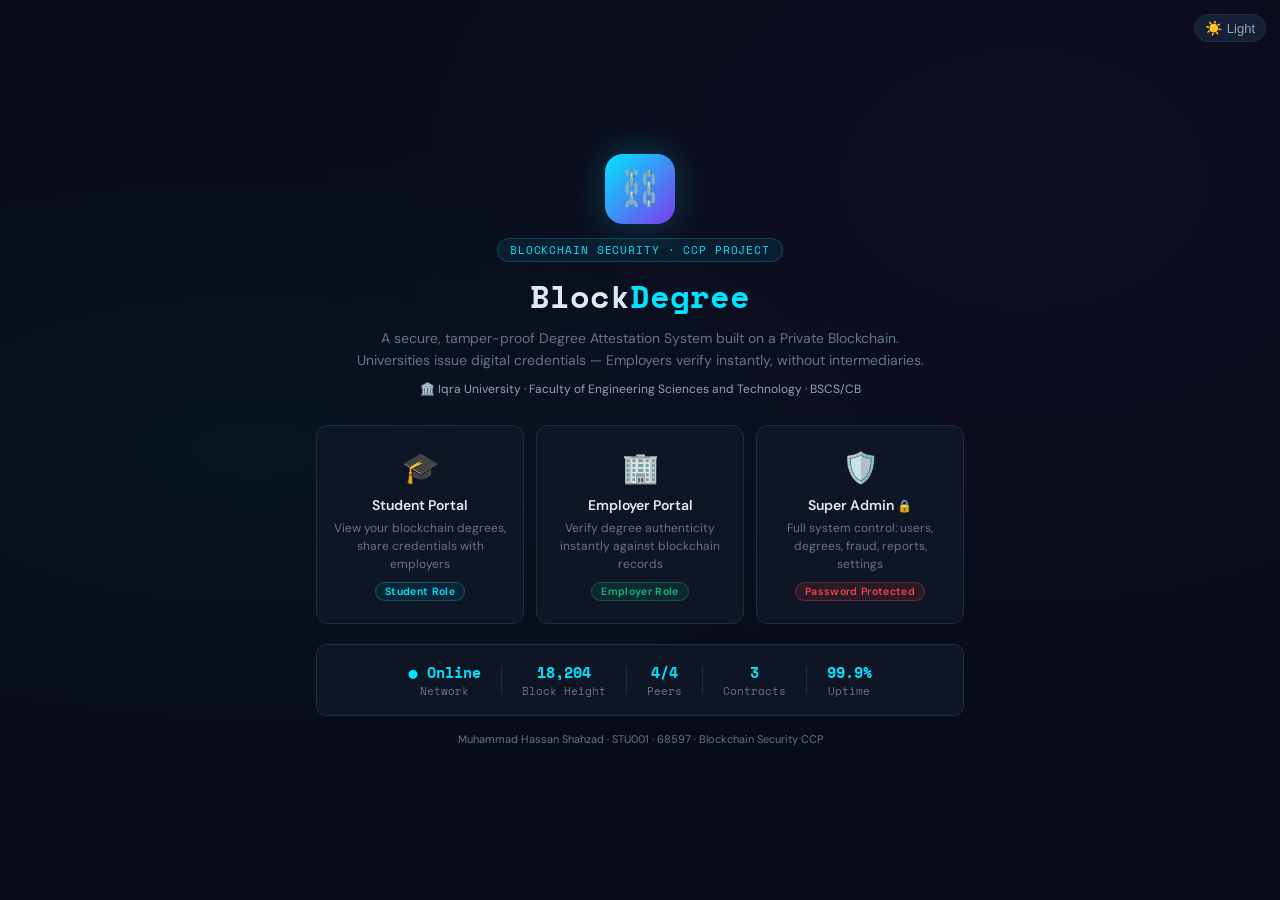
==== commit a3fd255b: "Initially" ====
--- a/index.html
+++ b/index.html
@@ -5,14 +5,6 @@
   <meta name="viewport" content="width=device-width, initial-scale=1.0" />
   <title>BlockDegree — Blockchain Degree Attestation System</title>
   <link rel="stylesheet" href="styles.css" />
-  <script>
-    // instant theme (no flash)
-    const _t = localStorage.getItem('bd-theme') || 'dark';
-    if (_t === 'light') document.documentElement.style.cssText = '';
-    document.addEventListener('DOMContentLoaded', function(){
-      if (_t === 'light') document.body.classList.add('light');
-    });
-  </script>
   <style>
     body { display:flex; align-items:center; justify-content:center; min-height:100vh;
       background: radial-gradient(ellipse at 20% 50%, rgba(0,229,255,.04) 0%, transparent 50%),
@@ -57,6 +49,55 @@
     /* theme btn on landing */
     .landing-theme { position:fixed; top:14px; right:14px; }
   </style>
+
+  <!-- BlockDegree: Theme + Sidebar (inline — works on any server) -->
+  <script>
+    (function(){
+      try {
+        var t = localStorage.getItem('bd-theme') || 'dark';
+        document.documentElement.setAttribute('data-theme', t);
+      } catch(e) {}
+    })();
+
+    function toggleTheme() {
+      var html = document.documentElement;
+      var next = html.getAttribute('data-theme') === 'light' ? 'dark' : 'light';
+      html.setAttribute('data-theme', next);
+      try { localStorage.setItem('bd-theme', next); } catch(e) {}
+      _updateThemeBtn();
+    }
+    function _updateThemeBtn() {
+      var isLight = document.documentElement.getAttribute('data-theme') === 'light';
+      document.querySelectorAll('.theme-toggle').forEach(function(btn) {
+        var icon  = btn.querySelector('.theme-icon');
+        var label = btn.querySelector('.theme-label');
+        if (icon)  icon.textContent  = isLight ? '🌙' : '☀️';
+        if (label) label.textContent = isLight ? 'Dark' : 'Light';
+      });
+    }
+    function openSidebar() {
+      var sb = document.getElementById('sidebar');
+      var ov = document.getElementById('sidebarOverlay');
+      if (sb) sb.classList.add('open');
+      if (ov) ov.classList.add('show');
+      document.body.style.overflow = 'hidden';
+    }
+    function closeSidebar() {
+      var sb = document.getElementById('sidebar');
+      var ov = document.getElementById('sidebarOverlay');
+      if (sb) sb.classList.remove('open');
+      if (ov) ov.classList.remove('show');
+      document.body.style.overflow = '';
+    }
+    document.addEventListener('DOMContentLoaded', function() {
+      _updateThemeBtn();
+      document.querySelectorAll('.nav-item').forEach(function(el) {
+        el.addEventListener('click', function() {
+          if (window.innerWidth <= 768) closeSidebar();
+        });
+      });
+    });
+  </script>
 </head>
 <body>
   <button class="theme-toggle landing-theme" onclick="toggleTheme()">
@@ -84,9 +125,9 @@
       </a>
       <a class="entry-card" href="admin-dashboard.html">
         <div class="icon">🛡️</div>
-        <h3>Super Admin</h3>
+        <h3>Super Admin <span style="font-size:12px">🔒</span></h3>
         <p>Full system control: users, degrees, fraud, reports, settings</p>
-        <div class="role-badge badge badge-red">Admin Role</div>
+        <div class="role-badge badge badge-red">Password Protected</div>
       </a>
     </div>
 
@@ -103,6 +144,5 @@
     </div>
     <div class="iqra-badge">Muhammad Hassan Shahzad · STU001 · 68597 · Blockchain Security CCP</div>
   </div>
-  <script src="theme.js"></script>
 </body>
 </html>
--- a/styles.css
+++ b/styles.css
@@ -37,7 +37,7 @@
 }
 
 /* ── Light Mode ── */
-body.light {
+[data-theme="light"] {
   --bg:        #f0f4f8;
   --surface:   #ffffff;
   --surface2:  #f8fafc;
@@ -313,7 +313,7 @@
 .badge-orange { background: rgba(249,115,22,.1);  color: var(--orange); border: 1px solid rgba(249,115,22,.3); }
 
 /* light mode badge adjustments */
-body.light .badge-blue { background: rgba(2,132,199,.08); color: var(--accent); }
+[data-theme="light"] .badge-blue { background: rgba(2,132,199,.08); color: var(--accent); }
 
 /* ══════════════════════════════════════
    BUTTONS
@@ -496,6 +496,15 @@
 .step-num.done    { background: var(--green); color: #fff; }
 .step-num.pending { background: var(--border2); color: var(--muted); }
 
+/* ── Login gate shake animation ── */
+@keyframes shake {
+  0%,100%{transform:translateX(0)}
+  20%{transform:translateX(-8px)}
+  40%{transform:translateX(8px)}
+  60%{transform:translateX(-5px)}
+  80%{transform:translateX(5px)}
+}
+
 /* ══════════════════════════════════════
    BOTTOM NAV (mobile only)
 ══════════════════════════════════════ */
@@ -608,25 +617,25 @@
 /* ══════════════════════════════════════
    LIGHT MODE OVERRIDES
 ══════════════════════════════════════ */
-body.light .sidebar { box-shadow: 2px 0 12px rgba(0,0,0,.08); }
-body.light .topbar  { box-shadow: 0 1px 8px rgba(0,0,0,.06); }
-body.light .stat-card:hover { box-shadow: 0 4px 16px rgba(0,0,0,.08); }
-body.light .degree-card:hover { box-shadow: 0 4px 16px rgba(0,0,0,.08); }
-body.light .terminal { color: #166534; }
-body.light .hash { color: var(--accent); }
-body.light .chain-status { color: var(--green); }
-body.light .dot { background: var(--green); }
-body.light .log-dot.success { box-shadow: 0 0 4px var(--green); }
-body.light .log-dot.warning { box-shadow: 0 0 4px var(--yellow); }
-body.light .log-dot.danger  { box-shadow: 0 0 4px var(--red); }
-body.light .nav-item.active { background: rgba(2,132,199,.06); color: var(--accent); }
-body.light .sidebar-logo .logo-icon { box-shadow: 0 0 14px rgba(2,132,199,.2); }
-body.light .btn-primary { background: linear-gradient(135deg, #0284c7, #0ea5e9); color: #fff; }
-body.light .btn-primary:hover { box-shadow: 0 0 14px rgba(2,132,199,.25); }
-body.light .verify-result.ok   { background: rgba(5,150,105,.06); }
-body.light .verify-result.fail { background: rgba(220,38,38,.05); }
-body.light .fraud-card { background: rgba(220,38,38,.04); }
-body.light .bottom-nav { box-shadow: 0 -2px 12px rgba(0,0,0,.08); }
+[data-theme="light"] .sidebar { box-shadow: 2px 0 12px rgba(0,0,0,.08); }
+[data-theme="light"] .topbar  { box-shadow: 0 1px 8px rgba(0,0,0,.06); }
+[data-theme="light"] .stat-card:hover { box-shadow: 0 4px 16px rgba(0,0,0,.08); }
+[data-theme="light"] .degree-card:hover { box-shadow: 0 4px 16px rgba(0,0,0,.08); }
+[data-theme="light"] .terminal { color: #166534; }
+[data-theme="light"] .hash { color: var(--accent); }
+[data-theme="light"] .chain-status { color: var(--green); }
+[data-theme="light"] .dot { background: var(--green); }
+[data-theme="light"] .log-dot.success { box-shadow: 0 0 4px var(--green); }
+[data-theme="light"] .log-dot.warning { box-shadow: 0 0 4px var(--yellow); }
+[data-theme="light"] .log-dot.danger  { box-shadow: 0 0 4px var(--red); }
+[data-theme="light"] .nav-item.active { background: rgba(2,132,199,.06); color: var(--accent); }
+[data-theme="light"] .sidebar-logo .logo-icon { box-shadow: 0 0 14px rgba(2,132,199,.2); }
+[data-theme="light"] .btn-primary { background: linear-gradient(135deg, #0284c7, #0ea5e9); color: #fff; }
+[data-theme="light"] .btn-primary:hover { box-shadow: 0 0 14px rgba(2,132,199,.25); }
+[data-theme="light"] .verify-result.ok   { background: rgba(5,150,105,.06); }
+[data-theme="light"] .verify-result.fail { background: rgba(220,38,38,.05); }
+[data-theme="light"] .fraud-card { background: rgba(220,38,38,.04); }
+[data-theme="light"] .bottom-nav { box-shadow: 0 -2px 12px rgba(0,0,0,.08); }
 
 /* ── Smooth transitions on theme change ── */
 .sidebar, .main, .topbar, .section, .stat-card, .modal,
